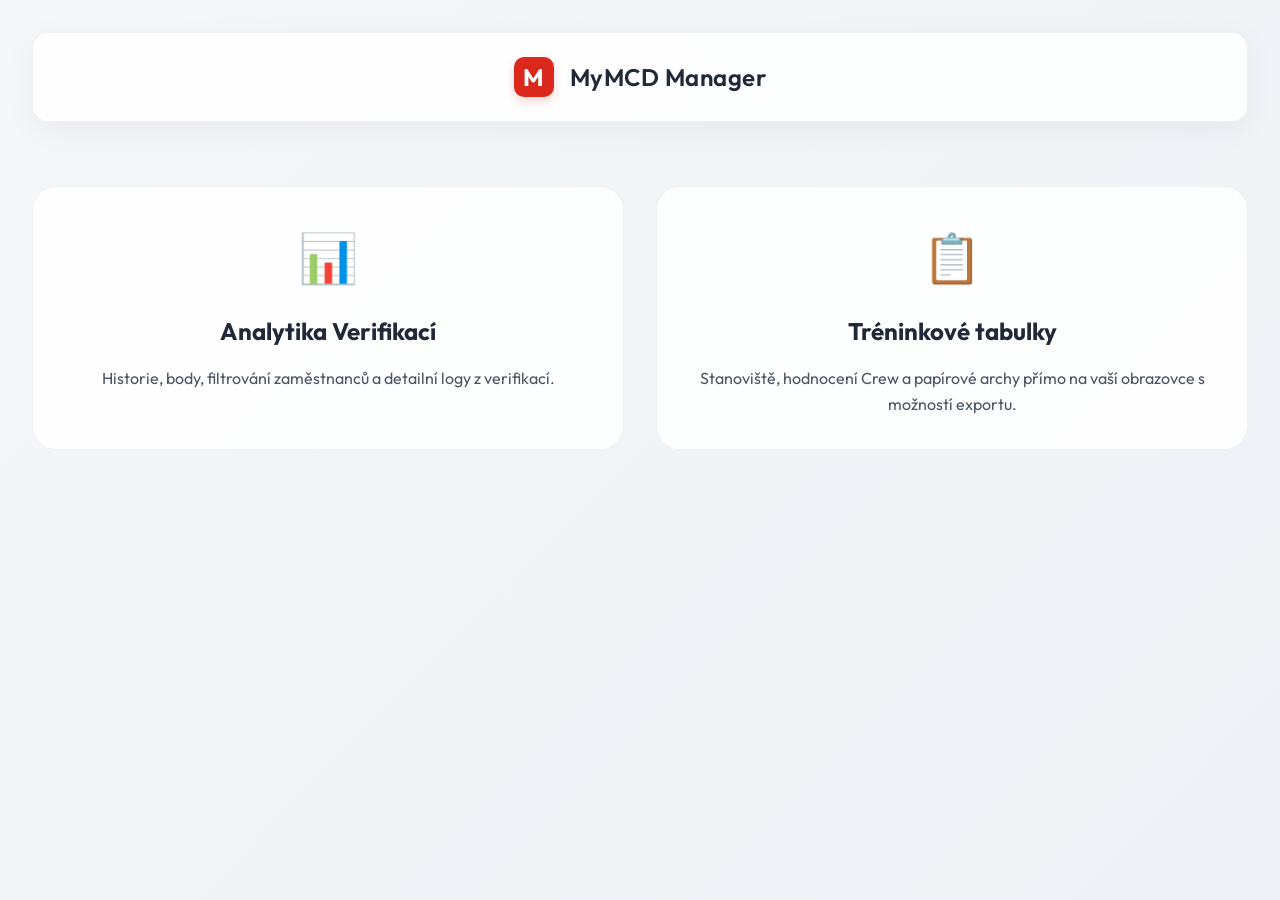
==== templates/dashboard.html @ abb29713 "feat: training dashboard with verification sync, nocni table, print layout" ====
<!DOCTYPE html>
<html lang="cs">
<head>
    <meta charset="UTF-8">
    <meta name="viewport" content="width=device-width, initial-scale=1.0">
    <title>MyMCD Dashboard</title>
    <!-- Google Fonts for modern typography -->
    <link href="https://fonts.googleapis.com/css2?family=Outfit:wght@300;400;500;600;700&display=swap" rel="stylesheet">
    <link rel="stylesheet" href="/static/css/style.css">
    <style>
        .dashboard-grid {
            display: grid;
            grid-template-columns: repeat(auto-fit, minmax(300px, 1fr));
            gap: 2rem;
            margin-top: 2rem;
        }
        .dashboard-card {
            background: var(--glass-bg);
            border: 1px solid var(--glass-border);
            border-radius: var(--radius-lg);
            padding: 2rem;
            text-align: center;
            text-decoration: none;
            color: var(--text-primary);
            transition: transform 0.2s, box-shadow 0.2s;
            display: flex;
            flex-direction: column;
            align-items: center;
            gap: 1rem;
        }
        .dashboard-card:hover {
            transform: translateY(-5px);
            box-shadow: var(--shadow-lg);
        }
        .dashboard-card h2 {
            font-size: 1.5rem;
            color: var(--mcd-red);
        }
        .dashboard-card p {
            color: var(--text-secondary);
        }
        .card-icon {
            font-size: 3rem;
        }
    </style>
</head>
<body>
    <div class="app-container">
        <!-- Header Section -->
        <header class="glass-panel main-header">
            <div class="header-content" style="justify-content: center;">
                <div class="logo-area">
                    <div class="logo-icon">M</div>
                    <h1>MyMCD Manager</h1>
                </div>
            </div>
        </header>

        <!-- Main Dashboard View -->
        <main>
            <div class="dashboard-grid">
                <a href="/log" class="dashboard-card">
                    <div class="card-icon">📊</div>
                    <h2>Analytika Verifikací</h2>
                    <p>Historie, body, filtrování zaměstnanců a detailní logy z verifikací.</p>
                </a>
                
                <a href="/tables" class="dashboard-card">
                    <div class="card-icon">📋</div>
                    <h2>Tréninkové tabulky</h2>
                    <p>Stanoviště, hodnocení Crew a papírové archy přímo na vaší obrazovce s možností exportu.</p>
                </a>
            </div>
        </main>
    </div>
</body>
</html>
---- static/css/style.css ----
:root {
    /* Brand & Accent Colors */
    --accent-red: #da291c;
    --accent-red-glow: rgba(218, 41, 28, 0.2);
    --accent-yellow: #ffc72c;
    --accent-yellow-glow: rgba(255, 199, 44, 0.4);
    
    /* Light Theme Core */
    --bg-color: #f5f7fa;
    --bg-gradient: linear-gradient(135deg, #f5f7fa 0%, #eef1f5 100%);
    --glass-bg: rgba(255, 255, 255, 0.85);
    --glass-border: rgba(0, 0, 0, 0.05);
    
    /* Typography */
    --text-primary: #1f2937;
    --text-secondary: #4b5563;
    --font-family: 'Outfit', sans-serif;
    
    /* Geometry */
    --radius-sm: 8px;
    --radius-md: 16px;
    --radius-lg: 24px;
    
    /* Transition */
    --transition-fast: 0.15s ease;
    --transition-smooth: 0.3s cubic-bezier(0.4, 0, 0.2, 1);
}

* {
    margin: 0;
    padding: 0;
    box-sizing: border-box;
}

body {
    background: var(--bg-gradient);
    background-attachment: fixed;
    color: var(--text-primary);
    font-family: var(--font-family);
    min-height: 100vh;
    display: flex;
    justify-content: center;
    line-height: 1.6;
}

/* Glassmorphism Utilities */
.glass-panel {
    background: var(--glass-bg);
    backdrop-filter: blur(16px);
    -webkit-backdrop-filter: blur(16px);
    border: 1px solid var(--glass-border);
    border-radius: var(--radius-md);
    box-shadow: 0 8px 32px 0 rgba(0, 0, 0, 0.05);
}

/* Layout */
.app-container {
    width: 100%;
    max-width: 1400px;
    padding: 2rem;
    display: flex;
    flex-direction: column;
    gap: 2rem;
}

/* Header */
.main-header {
    padding: 1.5rem 2rem;
}

.header-content {
    display: flex;
    justify-content: space-between;
    align-items: center;
    flex-wrap: wrap;
    gap: 1rem;
}

.logo-area {
    display: flex;
    align-items: center;
    gap: 1rem;
}

.logo-icon {
    width: 40px;
    height: 40px;
    background: var(--accent-red);
    color: white;
    font-weight: 700;
    font-size: 1.5rem;
    border-radius: 10px;
    display: flex;
    align-items: center;
    justify-content: center;
    box-shadow: 0 4px 10px var(--accent-red-glow);
}

h1 {
    font-size: 1.5rem;
    font-weight: 600;
    letter-spacing: 0.5px;
}

.header-actions {
    display: flex;
    align-items: center;
    gap: 1.5rem;
}

.sync-status {
    color: var(--text-secondary);
    font-size: 0.9rem;
}

/* Buttons */
.btn {
    appearance: none;
    background: none;
    border: none;
    cursor: pointer;
    font-family: var(--font-family);
    font-size: 0.95rem;
    font-weight: 500;
    border-radius: var(--radius-sm);
    padding: 0.75rem 1.5rem;
    transition: var(--transition-smooth);
    display: flex;
    align-items: center;
    justify-content: center;
    gap: 0.5rem;
}

.btn-primary {
    background: var(--accent-red);
    color: white;
    box-shadow: 0 4px 10px var(--accent-red-glow);
}

.btn-primary:hover {
    transform: translateY(-2px);
    box-shadow: 0 6px 15px var(--accent-red-glow);
    background: #e63125;
}

.btn-primary:active {
    transform: translateY(0);
}

/* Controls / Filters Layout */
.controls-section {
    padding: 1.5rem;
}

.filters-row {
    display: flex;
    flex-wrap: wrap;
    gap: 3rem;
    align-items: flex-start;
}

.filter-group {
    display: flex;
    flex-direction: column;
    gap: 0.8rem;
}

.filter-group label {
    font-weight: 600;
    font-size: 0.95rem;
    color: var(--text-secondary);
}

.date-filters {
    display: flex;
    align-items: center;
    gap: 0.8rem;
}

.date-input {
    padding: 0.4rem 0.8rem;
    border: 1px solid rgba(0, 0, 0, 0.1);
    border-radius: var(--radius-sm);
    font-family: var(--font-family);
    color: var(--text-primary);
    background: white;
    cursor: pointer;
}

.date-input:focus {
    outline: none;
    border-color: var(--accent-yellow);
    box-shadow: 0 0 0 3px var(--accent-yellow-glow);
}

.date-separator {
    color: var(--text-secondary);
    font-size: 0.9rem;
}

.controls-header {
    display: flex;
    align-items: center;
    gap: 1rem;
    margin-bottom: 1.5rem;
}

.controls-header h2 {
    font-size: 1.1rem;
    font-weight: 500;
    color: var(--text-secondary);
}

.badge {
    background: rgba(0, 0, 0, 0.05);
    padding: 0.2rem 0.6rem;
    border-radius: 20px;
    font-size: 0.8rem;
    font-weight: 600;
}

/* Filter Chips */
.filter-chips {
    display: flex;
    flex-wrap: wrap;
    gap: 0.75rem;
}

.chip {
    background: white;
    border: 1px solid rgba(0, 0, 0, 0.1);
    color: var(--text-secondary);
    padding: 0.5rem 1rem;
    border-radius: 20px;
    font-size: 0.9rem;
    cursor: pointer;
    transition: var(--transition-smooth);
    user-select: none;
    box-shadow: 0 2px 4px rgba(0,0,0,0.02);
}

.chip:hover {
    border-color: rgba(0, 0, 0, 0.2);
    color: var(--text-primary);
    transform: translateY(-1px);
}

.chip.active {
    background: var(--accent-yellow);
    color: #111;
    border-color: var(--accent-yellow);
    box-shadow: 0 4px 10px var(--accent-yellow-glow);
    font-weight: 600;
}

/* Table Area */
.table-container {
    padding: 1rem;
    overflow-x: auto;
    min-height: 400px;
    max-height: 60vh;
    overflow-y: auto;
    position: relative;
}

table {
    width: 100%;
    border-collapse: separate;
    border-spacing: 0;
    text-align: left;
}

th {
    padding: 1rem 1.5rem;
    font-weight: 600;
    font-size: 0.85rem;
    text-transform: uppercase;
    letter-spacing: 1px;
    color: var(--text-secondary);
    border-bottom: 2px solid var(--glass-border);
    position: sticky;
    top: 0;
    background: var(--glass-bg);
    backdrop-filter: blur(16px);
    -webkit-backdrop-filter: blur(16px);
    z-index: 10;
}

td {
    padding: 1.25rem 1.5rem;
    font-size: 0.95rem;
    border-bottom: 1px solid rgba(0, 0, 0, 0.03);
    transition: var(--transition-fast);
}

tbody tr {
    transition: var(--transition-smooth);
}

tbody tr:hover {
    background: rgba(0, 0, 0, 0.02);
}

/* Status Pill */
.status-pill {
    display: inline-block;
    padding: 0.25rem 0.75rem;
    border-radius: 20px;
    font-size: 0.8rem;
    font-weight: 600;
}

.status-success {
    background: rgba(46, 204, 113, 0.1);
    color: #27ae60;
    border: 1px solid rgba(46, 204, 113, 0.3);
}

.status-fail {
    background: rgba(231, 76, 60, 0.1);
    color: #c0392b;
    border: 1px solid rgba(231, 76, 60, 0.3);
}

.score {
    font-family: monospace;
    font-size: 1.05rem;
    font-weight: 600;
}

/* Spinners & States */
.spinner {
    width: 20px;
    height: 20px;
    border: 3px solid rgba(255,255,255,0.4);
    border-radius: 50%;
    border-top-color: white;
    animation: spin 1s ease-in-out infinite;
}

.big-spinner {
    width: 50px;
    height: 50px;
    border: 4px solid rgba(255, 199, 44, 0.4);
    border-radius: 50%;
    border-top-color: var(--accent-yellow);
    animation: spin 1s cubic-bezier(0.4, 0, 0.2, 1) infinite;
    margin-bottom: 1rem;
}

.state-message {
    position: absolute;
    top: 50%;
    left: 50%;
    transform: translate(-50%, -50%);
    display: flex;
    flex-direction: column;
    align-items: center;
    color: var(--text-secondary);
}

.state-message p {
    font-size: 1.1rem;
    letter-spacing: 0.5px;
}

.hidden {
    display: none !important;
}

@keyframes spin {
    to { transform: rotate(360deg); }
}

/* Animations */
td {
    animation: fade-in 0.3s ease-out forwards;
}

@keyframes fade-in {
    from { opacity: 0; transform: translateY(5px); }
    to { opacity: 1; transform: translateY(0); }
}
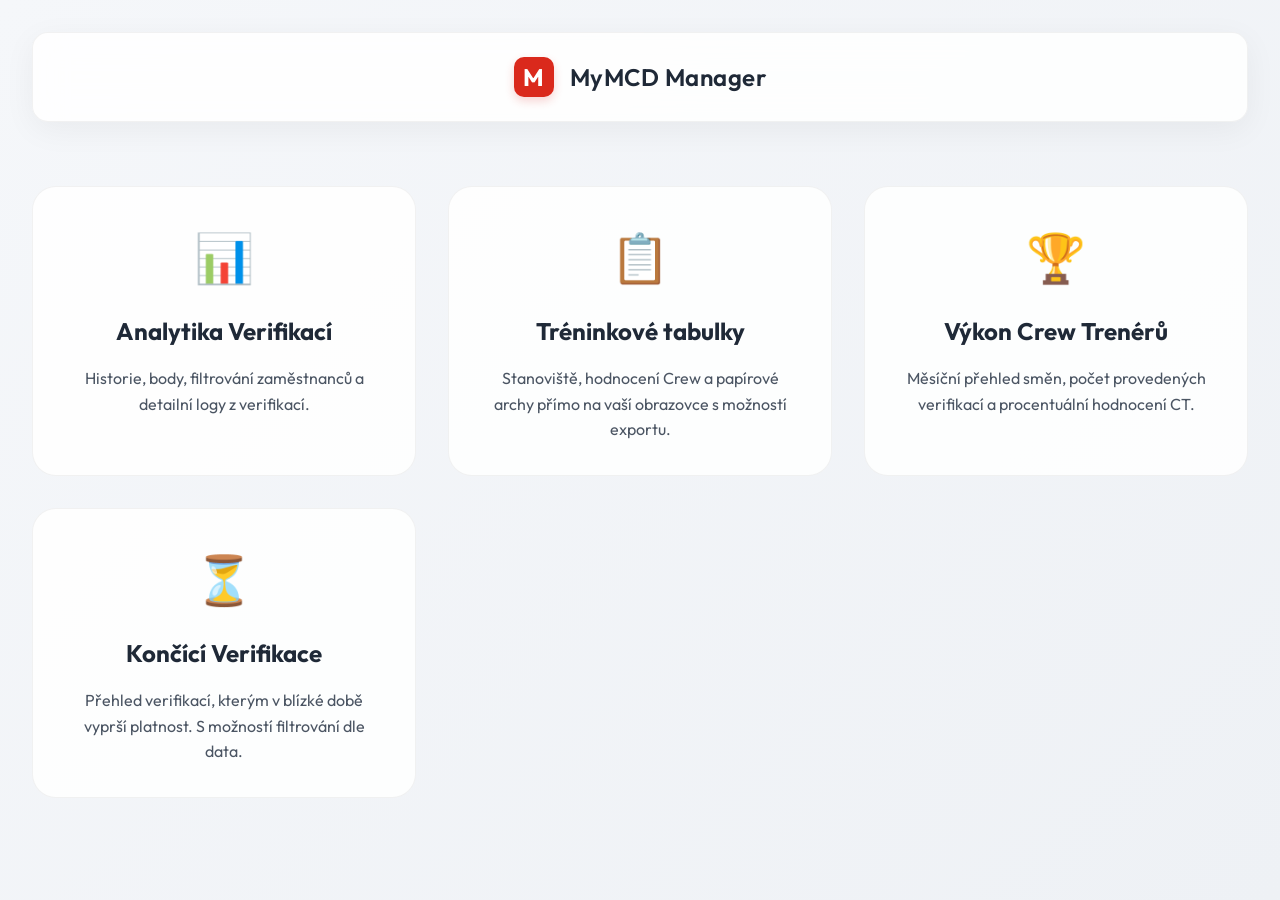
==== commit b70cb939: "feat: add performance monitoring and expiring verification tracking with new UI, optimized threading" ====
--- a/templates/dashboard.html
+++ b/templates/dashboard.html
@@ -70,6 +70,18 @@
                     <h2>Tréninkové tabulky</h2>
                     <p>Stanoviště, hodnocení Crew a papírové archy přímo na vaší obrazovce s možností exportu.</p>
                 </a>
+
+                <a href="/ct-performance" class="dashboard-card">
+                    <div class="card-icon">🏆</div>
+                    <h2>Výkon Crew Trenérů</h2>
+                    <p>Měsíční přehled směn, počet provedených verifikací a procentuální hodnocení CT.</p>
+                </a>
+
+                <a href="/expiring" class="dashboard-card">
+                    <div class="card-icon">⏳</div>
+                    <h2>Končící Verifikace</h2>
+                    <p>Přehled verifikací, kterým v blízké době vyprší platnost. S možností filtrování dle data.</p>
+                </a>
             </div>
         </main>
     </div>
